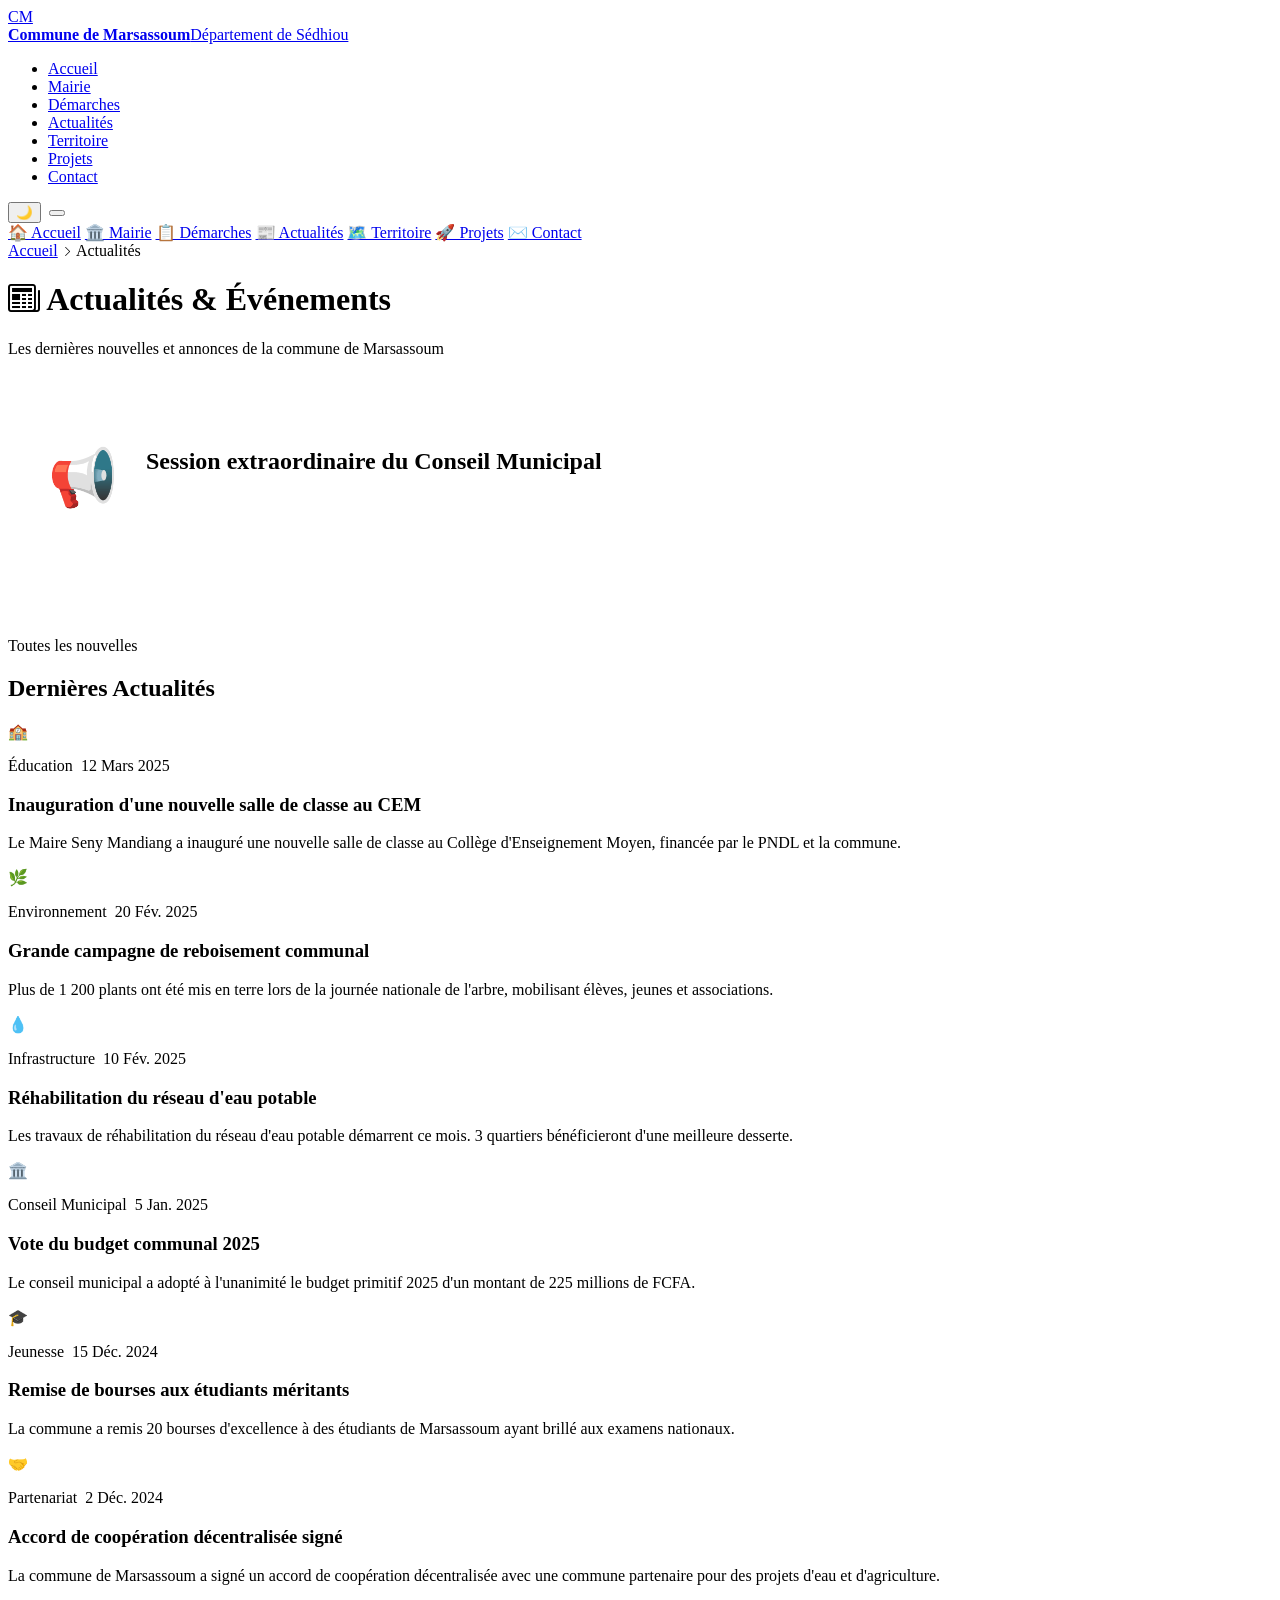
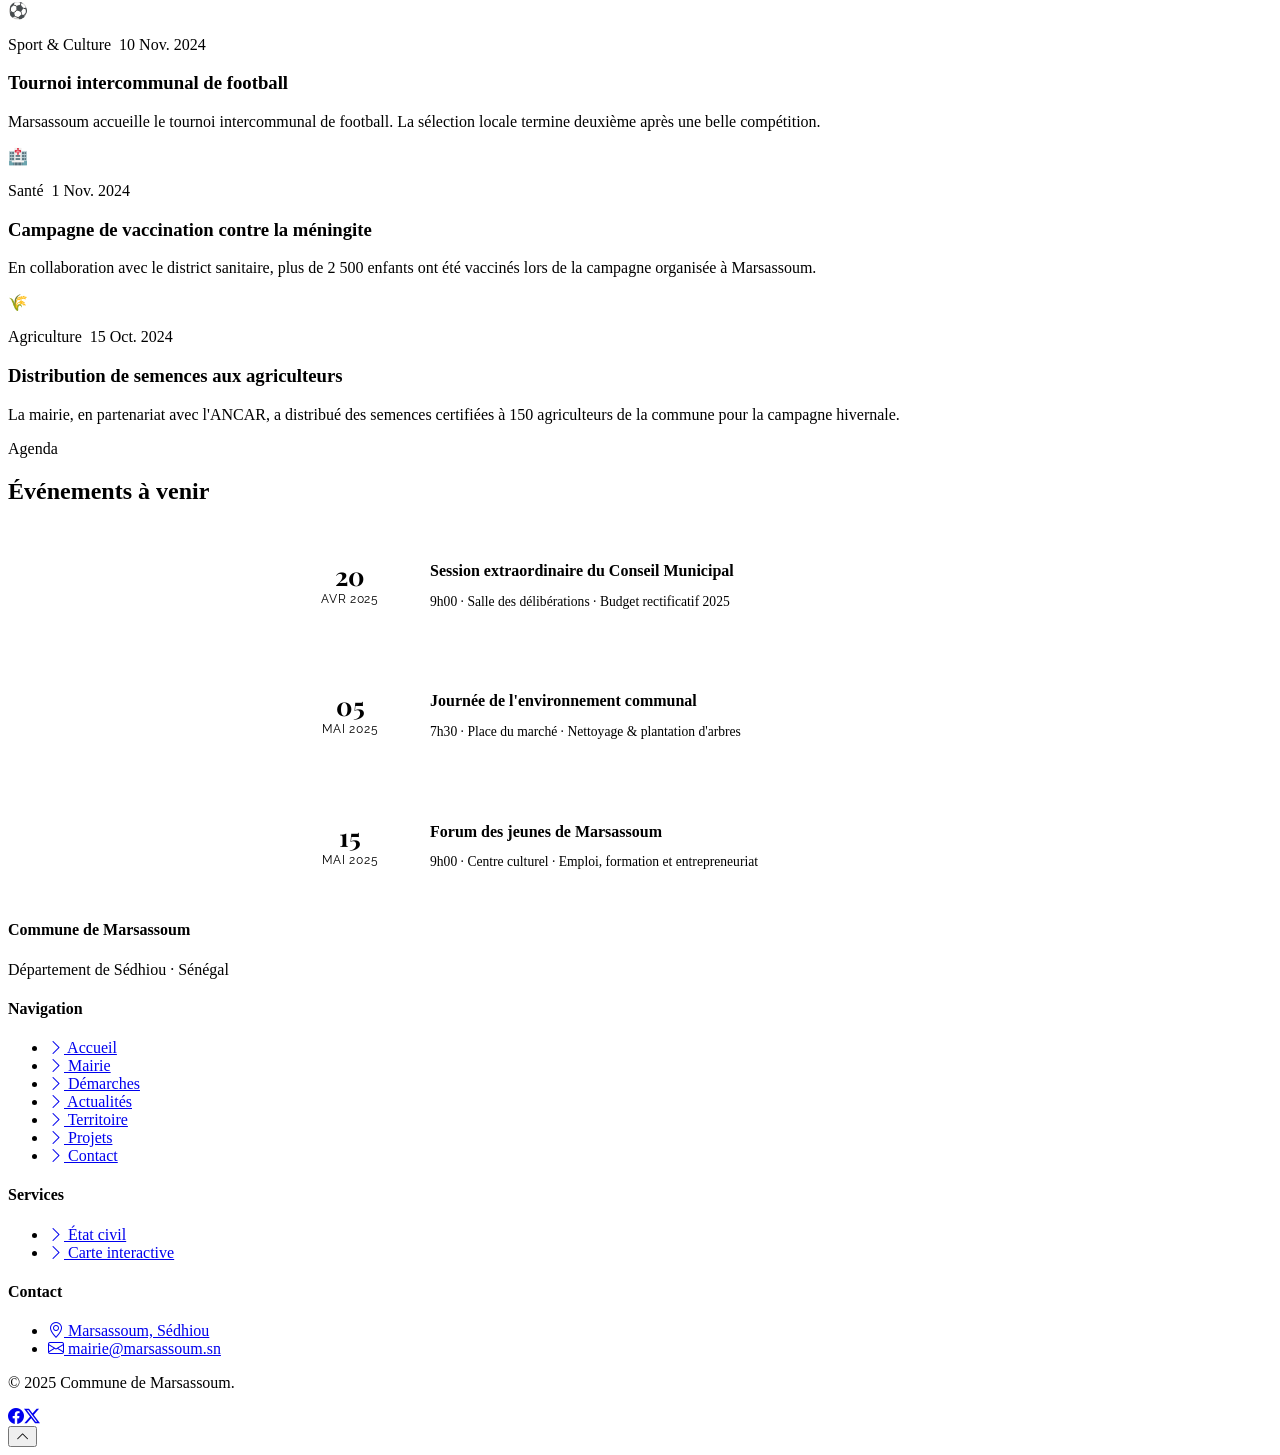
==== actualites.html @ c5faf65b "Add files via upload" ====
<!DOCTYPE html>
<html lang="fr" data-theme="light">
<head>
  <meta charset="UTF-8" />
  <meta name="viewport" content="width=device-width, initial-scale=1.0" />
  <meta name="description" content="Actualités et événements de la Commune de Marsassoum." />
  <title>Actualités — Commune de Marsassoum</title>
  <link rel="preconnect" href="https://fonts.googleapis.com" />
  <link rel="preconnect" href="https://fonts.gstatic.com" crossorigin />
  <link href="https://fonts.googleapis.com/css2?family=Playfair+Display:wght@400;700&family=Raleway:wght@400;600;700&family=Source+Serif+4:wght@400;600&display=swap" rel="stylesheet" />
  <link href="https://cdn.jsdelivr.net/npm/bootstrap-icons@1.11.3/font/bootstrap-icons.min.css" rel="stylesheet" />
  <link rel="stylesheet" href="css/style.css" />
</head>
<body>

  <nav id="navbar">
    <div class="nav-inner">
      <a href="index.html" class="nav-logo">
        <div class="logo-badge">CM</div>
        <div class="logo-text"><strong>Commune de Marsassoum</strong><span>Département de Sédhiou</span></div>
      </a>
      <ul class="nav-links">
        <li><a href="index.html">Accueil</a></li>
        <li><a href="mairie.html">Mairie</a></li>
        <li><a href="demarches.html">Démarches</a></li>
        <li><a href="actualites.html">Actualités</a></li>
        <li><a href="territoire.html">Territoire</a></li>
        <li><a href="projets.html">Projets</a></li>
        <li><a href="contact.html">Contact</a></li>
      </ul>
      <div style="display:flex;align-items:center;gap:8px;">
        <button class="btn-darkmode" id="btn-darkmode" onclick="toggleDarkMode()" title="Mode sombre / clair">🌙</button>
        <button class="btn-hamburger" id="btn-hamburger" aria-label="Menu"><span></span><span></span><span></span></button>
      </div>
    </div>
    <div class="nav-mobile" id="nav-mobile">
      <a href="index.html">🏠 Accueil</a>
      <a href="mairie.html">🏛️ Mairie</a>
      <a href="demarches.html">📋 Démarches</a>
      <a href="actualites.html">📰 Actualités</a>
      <a href="territoire.html">🗺️ Territoire</a>
      <a href="projets.html">🚀 Projets</a>
      <a href="contact.html">✉️ Contact</a>
    </div>
  </nav>

  <main class="page-content">

    <div class="page-hero">
      <div class="container">
        <div class="breadcrumb">
          <a href="index.html">Accueil</a>
          <i class="bi bi-chevron-right" style="font-size:.7rem;"></i>
          <span>Actualités</span>
        </div>
        <h1><i class="bi bi-newspaper"></i> Actualités & Événements</h1>
        <p>Les dernières nouvelles et annonces de la commune de Marsassoum</p>
      </div>
    </div>

    <!-- ANNONCE EN VEDETTE -->
    <section class="section">
      <div class="container">
        <div class="fade-in" style="
          background: linear-gradient(135deg, var(--bleu-primaire), var(--bleu-secondaire));
          border-radius: var(--rayon);
          padding: 40px;
          color: var(--blanc);
          display: flex;
          align-items: center;
          gap: 28px;
          margin-bottom: 56px;
          flex-wrap: wrap;
        ">
          <div style="font-size:3.5rem;">📢</div>
          <div style="flex:1;min-width:280px;">
            <div style="font-size:.75rem;font-family:'Raleway',sans-serif;text-transform:uppercase;letter-spacing:.1em;color:rgba(255,255,255,.7);margin-bottom:8px;">Annonce officielle · 15 Avril 2025</div>
            <h2 style="color:var(--blanc);margin-bottom:10px;font-size:1.5rem;">Session extraordinaire du Conseil Municipal</h2>
            <p style="color:rgba(255,255,255,.85);font-size:.95rem;">
              Le Maire de Marsassoum convoque une session extraordinaire du conseil municipal le 20 avril 2025 à 9h00 à la salle des délibérations. Ordre du jour : adoption du budget rectificatif 2025.
            </p>
          </div>
        </div>

        <!-- GRILLE ACTUALITÉS -->
        <div class="section-header fade-in">
          <span class="section-eyebrow">Toutes les nouvelles</span>
          <h2>Dernières Actualités</h2>
        </div>

        <div class="grid-3">

          <div class="card actu-card fade-in" data-delay="0">
            <div class="actu-img-placeholder">🏫</div>
            <div class="card-body">
              <p class="actu-meta"><span>Éducation</span> &nbsp;12 Mars 2025</p>
              <h3>Inauguration d'une nouvelle salle de classe au CEM</h3>
              <p>Le Maire Seny Mandiang a inauguré une nouvelle salle de classe au Collège d'Enseignement Moyen, financée par le PNDL et la commune.</p>
            </div>
          </div>

          <div class="card actu-card fade-in" data-delay="80">
            <div class="actu-img-placeholder">🌿</div>
            <div class="card-body">
              <p class="actu-meta"><span>Environnement</span> &nbsp;20 Fév. 2025</p>
              <h3>Grande campagne de reboisement communal</h3>
              <p>Plus de 1 200 plants ont été mis en terre lors de la journée nationale de l'arbre, mobilisant élèves, jeunes et associations.</p>
            </div>
          </div>

          <div class="card actu-card fade-in" data-delay="160">
            <div class="actu-img-placeholder">💧</div>
            <div class="card-body">
              <p class="actu-meta"><span>Infrastructure</span> &nbsp;10 Fév. 2025</p>
              <h3>Réhabilitation du réseau d'eau potable</h3>
              <p>Les travaux de réhabilitation du réseau d'eau potable démarrent ce mois. 3 quartiers bénéficieront d'une meilleure desserte.</p>
            </div>
          </div>

          <div class="card actu-card fade-in" data-delay="0">
            <div class="actu-img-placeholder">🏛️</div>
            <div class="card-body">
              <p class="actu-meta"><span>Conseil Municipal</span> &nbsp;5 Jan. 2025</p>
              <h3>Vote du budget communal 2025</h3>
              <p>Le conseil municipal a adopté à l'unanimité le budget primitif 2025 d'un montant de 225 millions de FCFA.</p>
            </div>
          </div>

          <div class="card actu-card fade-in" data-delay="80">
            <div class="actu-img-placeholder">🎓</div>
            <div class="card-body">
              <p class="actu-meta"><span>Jeunesse</span> &nbsp;15 Déc. 2024</p>
              <h3>Remise de bourses aux étudiants méritants</h3>
              <p>La commune a remis 20 bourses d'excellence à des étudiants de Marsassoum ayant brillé aux examens nationaux.</p>
            </div>
          </div>

          <div class="card actu-card fade-in" data-delay="160">
            <div class="actu-img-placeholder">🤝</div>
            <div class="card-body">
              <p class="actu-meta"><span>Partenariat</span> &nbsp;2 Déc. 2024</p>
              <h3>Accord de coopération décentralisée signé</h3>
              <p>La commune de Marsassoum a signé un accord de coopération décentralisée avec une commune partenaire pour des projets d'eau et d'agriculture.</p>
            </div>
          </div>

          <div class="card actu-card fade-in" data-delay="0">
            <div class="actu-img-placeholder">⚽</div>
            <div class="card-body">
              <p class="actu-meta"><span>Sport & Culture</span> &nbsp;10 Nov. 2024</p>
              <h3>Tournoi intercommunal de football</h3>
              <p>Marsassoum accueille le tournoi intercommunal de football. La sélection locale termine deuxième après une belle compétition.</p>
            </div>
          </div>

          <div class="card actu-card fade-in" data-delay="80">
            <div class="actu-img-placeholder">🏥</div>
            <div class="card-body">
              <p class="actu-meta"><span>Santé</span> &nbsp;1 Nov. 2024</p>
              <h3>Campagne de vaccination contre la méningite</h3>
              <p>En collaboration avec le district sanitaire, plus de 2 500 enfants ont été vaccinés lors de la campagne organisée à Marsassoum.</p>
            </div>
          </div>

          <div class="card actu-card fade-in" data-delay="160">
            <div class="actu-img-placeholder">🌾</div>
            <div class="card-body">
              <p class="actu-meta"><span>Agriculture</span> &nbsp;15 Oct. 2024</p>
              <h3>Distribution de semences aux agriculteurs</h3>
              <p>La mairie, en partenariat avec l'ANCAR, a distribué des semences certifiées à 150 agriculteurs de la commune pour la campagne hivernale.</p>
            </div>
          </div>

        </div>
      </div>
    </section>

    <!-- AGENDA -->
    <section class="section section-alt">
      <div class="container">
        <div class="section-header fade-in">
          <span class="section-eyebrow">Agenda</span>
          <h2>Événements à venir</h2>
        </div>
        <div style="max-width:700px;margin:0 auto;display:flex;flex-direction:column;gap:16px;">

          <div class="card fade-in" style="display:flex;gap:20px;align-items:center;padding:0;overflow:hidden;">
            <div style="background:var(--bleu-secondaire);color:var(--blanc);padding:16px 20px;text-align:center;min-width:80px;flex-shrink:0;">
              <div style="font-size:1.6rem;font-weight:700;font-family:'Playfair Display',serif;">20</div>
              <div style="font-size:.72rem;text-transform:uppercase;letter-spacing:.06em;font-family:'Raleway',sans-serif;">Avr 2025</div>
            </div>
            <div style="padding:16px 16px 16px 0;">
              <h4 style="margin-bottom:4px;">Session extraordinaire du Conseil Municipal</h4>
              <p style="font-size:.85rem;color:var(--texte-secondaire);">9h00 · Salle des délibérations · Budget rectificatif 2025</p>
            </div>
          </div>

          <div class="card fade-in" data-delay="80" style="display:flex;gap:20px;align-items:center;padding:0;overflow:hidden;">
            <div style="background:var(--vert-accent);color:var(--blanc);padding:16px 20px;text-align:center;min-width:80px;flex-shrink:0;">
              <div style="font-size:1.6rem;font-weight:700;font-family:'Playfair Display',serif;">05</div>
              <div style="font-size:.72rem;text-transform:uppercase;letter-spacing:.06em;font-family:'Raleway',sans-serif;">Mai 2025</div>
            </div>
            <div style="padding:16px 16px 16px 0;">
              <h4 style="margin-bottom:4px;">Journée de l'environnement communal</h4>
              <p style="font-size:.85rem;color:var(--texte-secondaire);">7h30 · Place du marché · Nettoyage & plantation d'arbres</p>
            </div>
          </div>

          <div class="card fade-in" data-delay="160" style="display:flex;gap:20px;align-items:center;padding:0;overflow:hidden;">
            <div style="background:var(--or-accent);color:var(--bleu-primaire);padding:16px 20px;text-align:center;min-width:80px;flex-shrink:0;">
              <div style="font-size:1.6rem;font-weight:700;font-family:'Playfair Display',serif;">15</div>
              <div style="font-size:.72rem;text-transform:uppercase;letter-spacing:.06em;font-family:'Raleway',sans-serif;">Mai 2025</div>
            </div>
            <div style="padding:16px 16px 16px 0;">
              <h4 style="margin-bottom:4px;">Forum des jeunes de Marsassoum</h4>
              <p style="font-size:.85rem;color:var(--texte-secondaire);">9h00 · Centre culturel · Emploi, formation et entrepreneuriat</p>
            </div>
          </div>

        </div>
      </div>
    </section>

  </main>

  <footer>
    <div class="container">
      <div class="footer-grid">
        <div class="footer-col"><h4>Commune de Marsassoum</h4><p>Département de Sédhiou · Sénégal</p></div>
        <div class="footer-col"><h4>Navigation</h4><ul>
          <li><a href="index.html"><i class="bi bi-chevron-right"></i> Accueil</a></li>
          <li><a href="mairie.html"><i class="bi bi-chevron-right"></i> Mairie</a></li>
          <li><a href="demarches.html"><i class="bi bi-chevron-right"></i> Démarches</a></li>
          <li><a href="actualites.html"><i class="bi bi-chevron-right"></i> Actualités</a></li>
          <li><a href="territoire.html"><i class="bi bi-chevron-right"></i> Territoire</a></li>
          <li><a href="projets.html"><i class="bi bi-chevron-right"></i> Projets</a></li>
          <li><a href="contact.html"><i class="bi bi-chevron-right"></i> Contact</a></li>
        </ul></div>
        <div class="footer-col"><h4>Services</h4><ul>
          <li><a href="demarches.html"><i class="bi bi-chevron-right"></i> État civil</a></li>
          <li><a href="territoire.html"><i class="bi bi-chevron-right"></i> Carte interactive</a></li>
        </ul></div>
        <div class="footer-col"><h4>Contact</h4><ul>
          <li><a href="#"><i class="bi bi-geo-alt"></i> Marsassoum, Sédhiou</a></li>
          <li><a href="mailto:mairie@marsassoum.sn"><i class="bi bi-envelope"></i> mairie@marsassoum.sn</a></li>
        </ul></div>
      </div>
      <div class="footer-bottom">
        <p>© 2025 Commune de Marsassoum.</p>
        <div class="footer-socials"><a href="#"><i class="bi bi-facebook"></i></a><a href="#"><i class="bi bi-twitter-x"></i></a></div>
      </div>
    </div>
  </footer>

  <button id="btn-top" title="Retour en haut"><i class="bi bi-chevron-up"></i></button>
  <script src="js/script.js"></script>
</body>
</html>
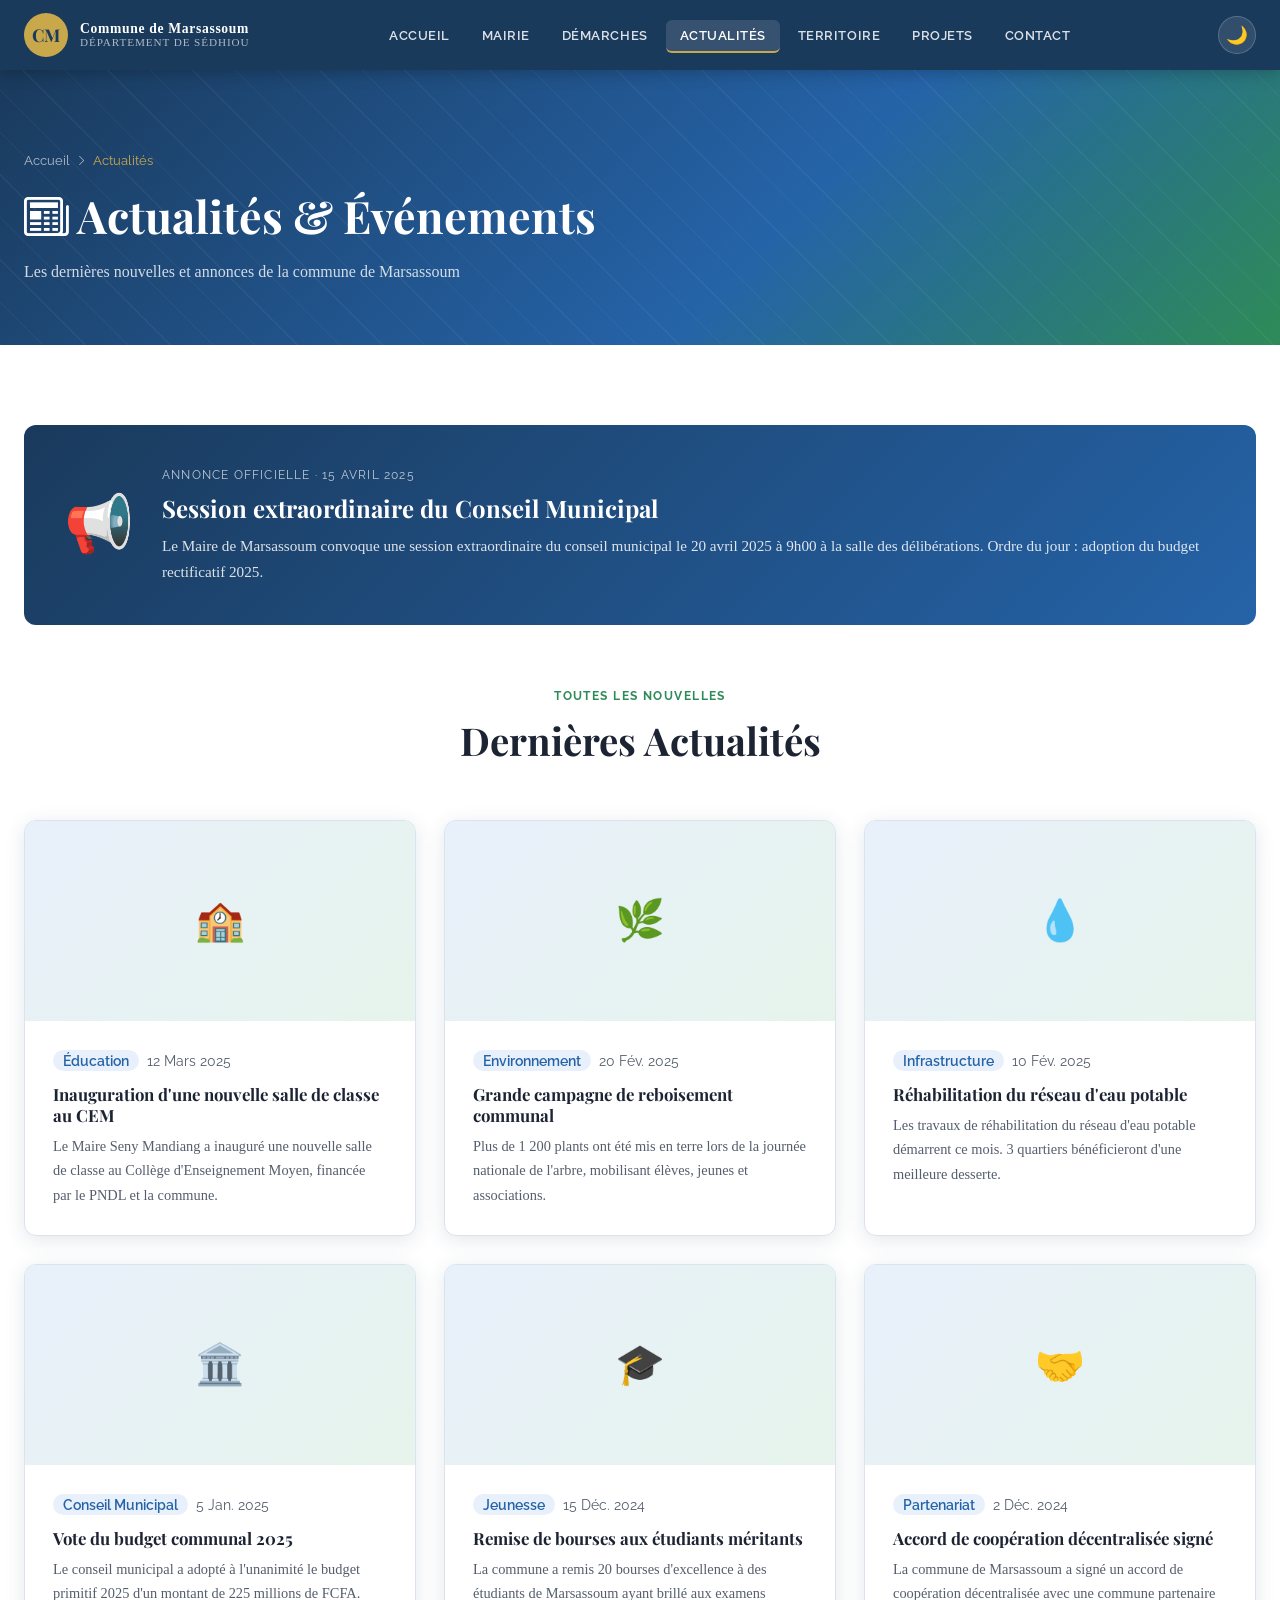
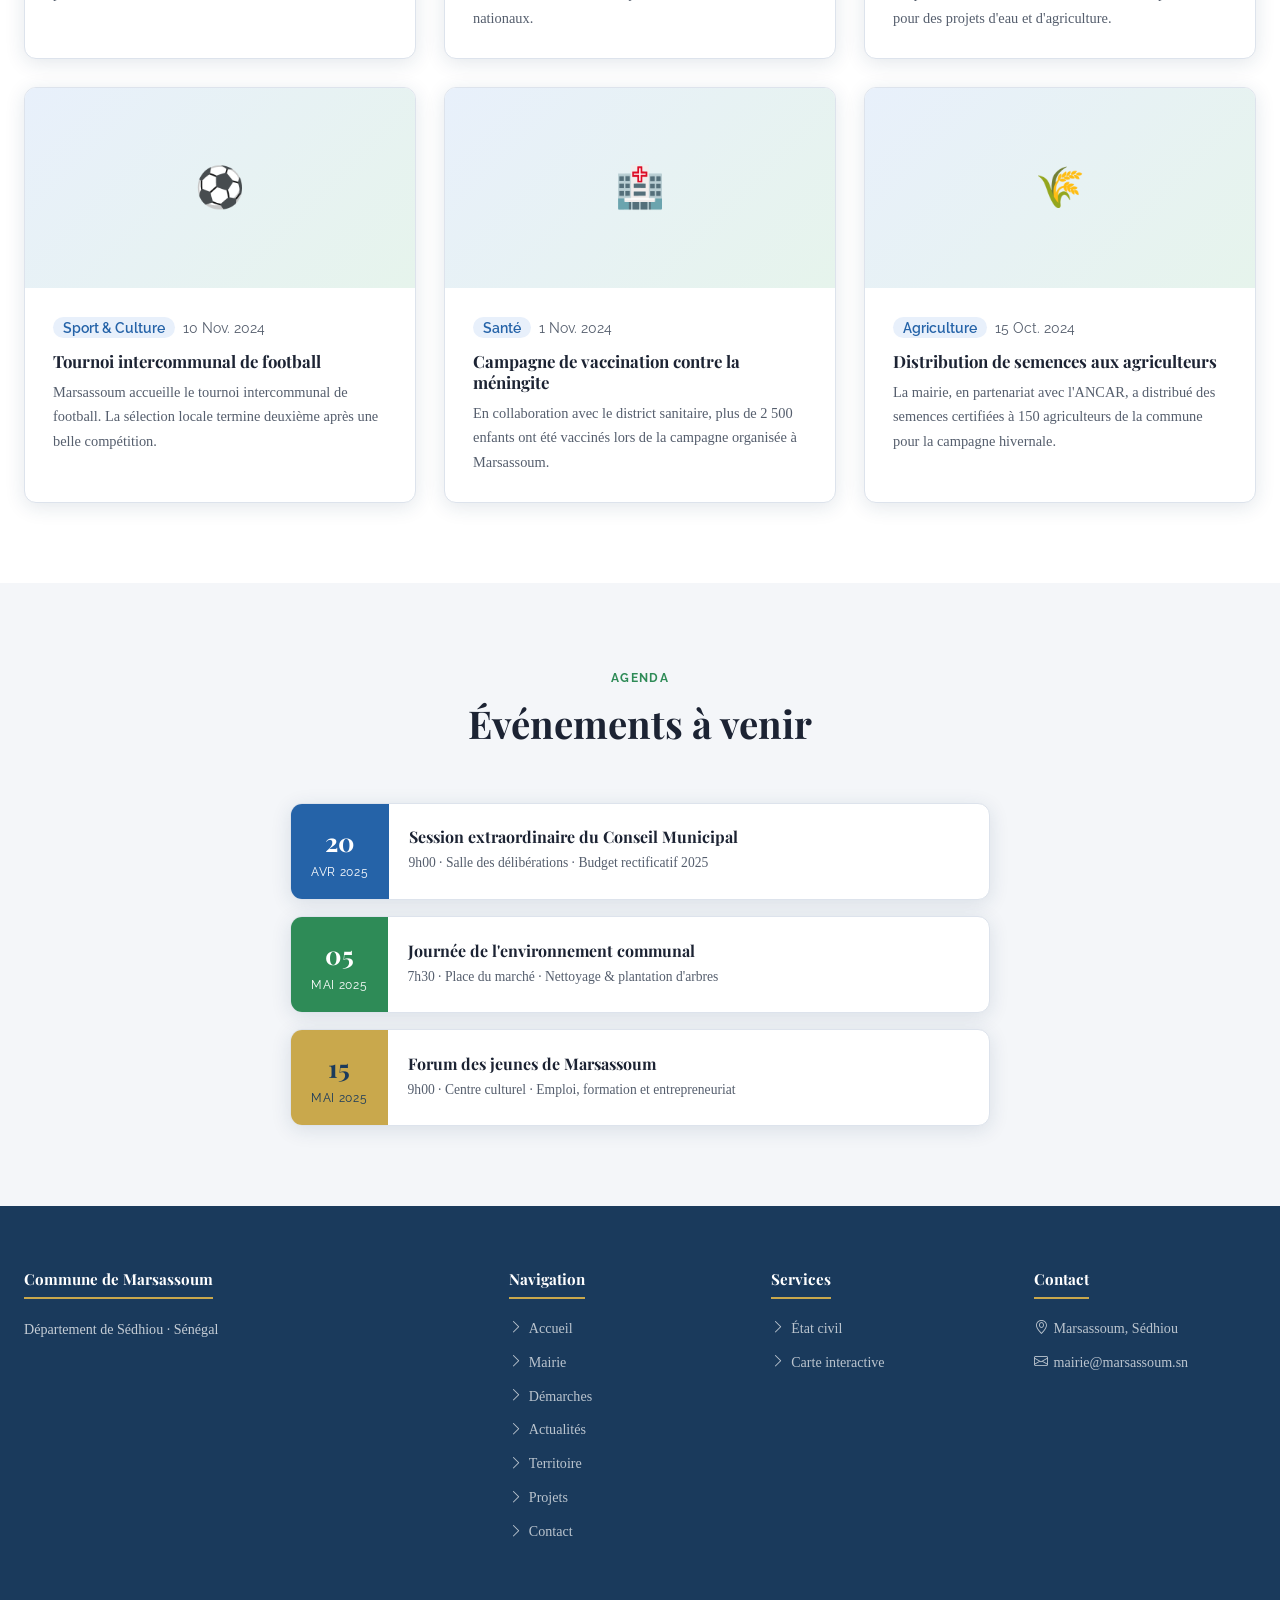
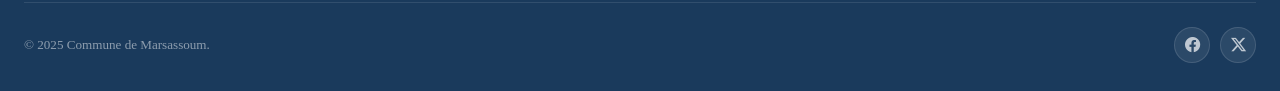
==== commit 70109c2d: "Update stylesheet and script paths in actualites.html" ====
--- a/actualites.html
+++ b/actualites.html
@@ -9,7 +9,7 @@
   <link rel="preconnect" href="https://fonts.gstatic.com" crossorigin />
   <link href="https://fonts.googleapis.com/css2?family=Playfair+Display:wght@400;700&family=Raleway:wght@400;600;700&family=Source+Serif+4:wght@400;600&display=swap" rel="stylesheet" />
   <link href="https://cdn.jsdelivr.net/npm/bootstrap-icons@1.11.3/font/bootstrap-icons.min.css" rel="stylesheet" />
-  <link rel="stylesheet" href="css/style.css" />
+  <link rel="stylesheet" href="style.css" />
 </head>
 <body>
 
@@ -253,6 +253,6 @@
   </footer>
 
   <button id="btn-top" title="Retour en haut"><i class="bi bi-chevron-up"></i></button>
-  <script src="js/script.js"></script>
+  <script src="script.js"></script>
 </body>
 </html>
--- a/style.css
+++ b/style.css
@@ -0,0 +1,754 @@
+/* ============================================================
+   COMMUNE DE MARSASSOUM — Feuille de style principale
+   style.css
+   ============================================================ */
+
+/* ── Variables CSS ── */
+:root {
+  --bleu-primaire:   #1a3a5c;
+  --bleu-secondaire: #2563a8;
+  --bleu-clair:      #e8f0fb;
+  --vert-accent:     #2e8b57;
+  --vert-clair:      #e6f4ec;
+  --blanc:           #ffffff;
+  --gris-clair:      #f4f6f9;
+  --gris-texte:      #555e6d;
+  --noir:            #1c2333;
+  --or-accent:       #c9a84c;
+
+  --ombre-carte:     0 4px 20px rgba(26,58,92,.12);
+  --ombre-survol:    0 8px 32px rgba(26,58,92,.22);
+  --rayon:           12px;
+  --transition:      .3s ease;
+
+  /* Dark mode */
+  --bg-page:         var(--blanc);
+  --bg-section-alt:  var(--gris-clair);
+  --texte-principal: var(--noir);
+  --texte-secondaire:var(--gris-texte);
+  --navbar-bg:       var(--bleu-primaire);
+  --carte-bg:        var(--blanc);
+  --footer-bg:       var(--bleu-primaire);
+  --border-color:    #dde3ec;
+}
+
+[data-theme="dark"] {
+  --bg-page:         #0f1923;
+  --bg-section-alt:  #162032;
+  --texte-principal: #e8edf5;
+  --texte-secondaire:#96a3b8;
+  --navbar-bg:       #0a1525;
+  --carte-bg:        #1b2a3f;
+  --footer-bg:       #0a1525;
+  --border-color:    #253348;
+  --bleu-clair:      #1b2a3f;
+  --vert-clair:      #1a2e23;
+  --gris-clair:      #162032;
+}
+
+/* ── Reset & Base ── */
+*, *::before, *::after { box-sizing: border-box; margin: 0; padding: 0; }
+
+html { scroll-behavior: smooth; font-size: 16px; }
+
+body {
+  font-family: 'Source Serif 4', Georgia, serif;
+  background: var(--bg-page);
+  color: var(--texte-principal);
+  transition: background var(--transition), color var(--transition);
+  line-height: 1.7;
+}
+
+h1, h2, h3, h4, h5 {
+  font-family: 'Playfair Display', 'Times New Roman', serif;
+  font-weight: 700;
+  line-height: 1.25;
+  color: var(--texte-principal);
+}
+
+a { text-decoration: none; color: inherit; transition: color var(--transition); }
+img { max-width: 100%; display: block; }
+
+/* ── NAVBAR ── */
+#navbar {
+  position: fixed;
+  top: 0; left: 0; right: 0;
+  z-index: 1000;
+  background: var(--navbar-bg);
+  box-shadow: 0 2px 16px rgba(0,0,0,.25);
+  transition: background var(--transition);
+}
+
+.nav-inner {
+  max-width: 1280px;
+  margin: 0 auto;
+  padding: 0 24px;
+  display: flex;
+  align-items: center;
+  justify-content: space-between;
+  height: 70px;
+}
+
+/* Logo */
+.nav-logo {
+  display: flex;
+  align-items: center;
+  gap: 12px;
+  text-decoration: none;
+  color: var(--blanc);
+}
+
+.logo-badge {
+  width: 44px; height: 44px;
+  border-radius: 50%;
+  background: var(--or-accent);
+  display: flex; align-items: center; justify-content: center;
+  font-family: 'Playfair Display', serif;
+  font-size: 1.1rem;
+  font-weight: 700;
+  color: var(--bleu-primaire);
+  flex-shrink: 0;
+}
+
+.logo-text { display: flex; flex-direction: column; line-height: 1.15; }
+.logo-text strong { font-size: .85rem; font-weight: 700; color: var(--blanc); letter-spacing: .05em; }
+.logo-text span   { font-size: .7rem;  color: rgba(255,255,255,.65); letter-spacing: .08em; text-transform: uppercase; }
+
+/* Menu Links */
+.nav-links {
+  display: flex;
+  list-style: none;
+  gap: 4px;
+  align-items: center;
+}
+
+.nav-links a {
+  color: rgba(255,255,255,.85);
+  font-family: 'Raleway', sans-serif;
+  font-size: .82rem;
+  font-weight: 600;
+  letter-spacing: .04em;
+  text-transform: uppercase;
+  padding: 8px 14px;
+  border-radius: 6px;
+  transition: background var(--transition), color var(--transition);
+}
+
+.nav-links a:hover,
+.nav-links a.active {
+  background: rgba(255,255,255,.12);
+  color: var(--blanc);
+}
+
+.nav-links a.active { border-bottom: 2px solid var(--or-accent); }
+
+/* Dark mode toggle */
+.btn-darkmode {
+  background: rgba(255,255,255,.1);
+  border: 1px solid rgba(255,255,255,.2);
+  color: var(--blanc);
+  width: 38px; height: 38px;
+  border-radius: 50%;
+  display: flex; align-items: center; justify-content: center;
+  cursor: pointer;
+  font-size: 1.1rem;
+  transition: background var(--transition);
+  margin-left: 8px;
+}
+.btn-darkmode:hover { background: rgba(255,255,255,.2); }
+
+/* Hamburger */
+.btn-hamburger {
+  display: none;
+  flex-direction: column;
+  gap: 5px;
+  cursor: pointer;
+  background: none;
+  border: none;
+  padding: 4px;
+}
+.btn-hamburger span {
+  display: block;
+  width: 26px; height: 2px;
+  background: var(--blanc);
+  border-radius: 2px;
+  transition: transform var(--transition), opacity var(--transition);
+}
+.btn-hamburger.open span:nth-child(1) { transform: translateY(7px) rotate(45deg); }
+.btn-hamburger.open span:nth-child(2) { opacity: 0; }
+.btn-hamburger.open span:nth-child(3) { transform: translateY(-7px) rotate(-45deg); }
+
+/* Mobile menu */
+.nav-mobile {
+  display: none;
+  flex-direction: column;
+  background: var(--navbar-bg);
+  padding: 12px 24px 20px;
+  border-top: 1px solid rgba(255,255,255,.1);
+}
+.nav-mobile.show { display: flex; }
+.nav-mobile a {
+  color: rgba(255,255,255,.85);
+  font-family: 'Raleway', sans-serif;
+  font-size: .9rem;
+  font-weight: 600;
+  padding: 10px 0;
+  border-bottom: 1px solid rgba(255,255,255,.06);
+  transition: color var(--transition);
+}
+.nav-mobile a:hover { color: var(--or-accent); }
+
+/* ── PAGE OFFSET (sous navbar fixe) ── */
+.page-content { padding-top: 70px; }
+
+/* ── HERO ── */
+.hero {
+  position: relative;
+  min-height: 540px;
+  display: flex;
+  align-items: center;
+  overflow: hidden;
+}
+
+.hero-bg {
+  position: absolute;
+  inset: 0;
+  background:
+    linear-gradient(135deg, rgba(26,58,92,.90) 0%, rgba(37,99,168,.75) 50%, rgba(46,139,87,.70) 100%),
+    url('assets/images/hero-bg.jpg') center/cover no-repeat;
+}
+
+.hero-pattern {
+  position: absolute;
+  inset: 0;
+  opacity: .06;
+  background-image:
+    repeating-linear-gradient(45deg, var(--blanc) 0 1px, transparent 1px 40px),
+    repeating-linear-gradient(-45deg, var(--blanc) 0 1px, transparent 1px 40px);
+}
+
+.hero-content {
+  position: relative;
+  z-index: 1;
+  max-width: 1280px;
+  margin: 0 auto;
+  padding: 80px 24px;
+  color: var(--blanc);
+}
+
+.hero-badge {
+  display: inline-flex;
+  align-items: center;
+  gap: 8px;
+  background: rgba(255,255,255,.15);
+  border: 1px solid rgba(255,255,255,.25);
+  border-radius: 50px;
+  padding: 6px 16px;
+  font-size: .8rem;
+  letter-spacing: .08em;
+  text-transform: uppercase;
+  margin-bottom: 20px;
+  font-family: 'Raleway', sans-serif;
+}
+
+.hero h1 {
+  font-size: clamp(2rem, 5vw, 3.6rem);
+  color: var(--blanc);
+  margin-bottom: 16px;
+  text-shadow: 0 2px 12px rgba(0,0,0,.3);
+}
+
+.hero-subtitle {
+  font-size: 1.05rem;
+  color: rgba(255,255,255,.82);
+  max-width: 600px;
+  margin-bottom: 36px;
+}
+
+.hero-btns { display: flex; gap: 14px; flex-wrap: wrap; }
+
+/* ── BOUTONS ── */
+.btn-primary {
+  display: inline-flex;
+  align-items: center;
+  gap: 8px;
+  background: var(--or-accent);
+  color: var(--bleu-primaire);
+  font-family: 'Raleway', sans-serif;
+  font-weight: 700;
+  font-size: .88rem;
+  letter-spacing: .05em;
+  text-transform: uppercase;
+  padding: 12px 24px;
+  border-radius: 8px;
+  border: none;
+  cursor: pointer;
+  transition: transform var(--transition), box-shadow var(--transition), background var(--transition);
+}
+.btn-primary:hover { transform: translateY(-2px); box-shadow: 0 6px 20px rgba(201,168,76,.4); background: #d4a944; color: var(--bleu-primaire); }
+
+.btn-secondary {
+  display: inline-flex;
+  align-items: center;
+  gap: 8px;
+  background: transparent;
+  color: var(--blanc);
+  font-family: 'Raleway', sans-serif;
+  font-weight: 600;
+  font-size: .88rem;
+  letter-spacing: .05em;
+  text-transform: uppercase;
+  padding: 11px 24px;
+  border-radius: 8px;
+  border: 2px solid rgba(255,255,255,.5);
+  cursor: pointer;
+  transition: background var(--transition), border-color var(--transition);
+}
+.btn-secondary:hover { background: rgba(255,255,255,.1); border-color: var(--blanc); color: var(--blanc); }
+
+.btn-vert {
+  display: inline-flex;
+  align-items: center;
+  gap: 8px;
+  background: var(--vert-accent);
+  color: var(--blanc);
+  font-family: 'Raleway', sans-serif;
+  font-weight: 700;
+  font-size: .88rem;
+  letter-spacing: .04em;
+  padding: 11px 22px;
+  border-radius: 8px;
+  border: none;
+  cursor: pointer;
+  transition: transform var(--transition), box-shadow var(--transition);
+}
+.btn-vert:hover { transform: translateY(-2px); box-shadow: 0 6px 20px rgba(46,139,87,.35); color: var(--blanc); }
+
+/* ── SECTION LAYOUT ── */
+.section { padding: 80px 0; }
+.section-alt { background: var(--bg-section-alt); }
+
+.container {
+  max-width: 1280px;
+  margin: 0 auto;
+  padding: 0 24px;
+}
+
+.section-header {
+  text-align: center;
+  margin-bottom: 56px;
+}
+.section-header h2 { font-size: clamp(1.6rem, 3vw, 2.4rem); margin-bottom: 12px; }
+.section-header p { color: var(--texte-secondaire); max-width: 580px; margin: 0 auto; }
+
+.section-eyebrow {
+  display: inline-block;
+  font-family: 'Raleway', sans-serif;
+  font-size: .75rem;
+  font-weight: 700;
+  letter-spacing: .12em;
+  text-transform: uppercase;
+  color: var(--vert-accent);
+  margin-bottom: 10px;
+}
+
+/* ── CARTES ── */
+.card {
+  background: var(--carte-bg);
+  border-radius: var(--rayon);
+  box-shadow: var(--ombre-carte);
+  transition: transform var(--transition), box-shadow var(--transition);
+  overflow: hidden;
+  border: 1px solid var(--border-color);
+}
+.card:hover { transform: translateY(-6px); box-shadow: var(--ombre-survol); }
+
+.card-body { padding: 28px; }
+.card-icon {
+  width: 56px; height: 56px;
+  border-radius: 14px;
+  display: flex; align-items: center; justify-content: center;
+  font-size: 1.5rem;
+  margin-bottom: 18px;
+}
+.card-icon.bleu { background: var(--bleu-clair); color: var(--bleu-secondaire); }
+.card-icon.vert  { background: var(--vert-clair); color: var(--vert-accent); }
+.card-icon.or    { background: #fdf3dc; color: var(--or-accent); }
+
+/* ── GRID ── */
+.grid-3 { display: grid; grid-template-columns: repeat(3,1fr); gap: 28px; }
+.grid-2 { display: grid; grid-template-columns: repeat(2,1fr); gap: 28px; }
+.grid-4 { display: grid; grid-template-columns: repeat(4,1fr); gap: 24px; }
+
+/* ── STATS ── */
+.stat-bloc {
+  text-align: center;
+  padding: 32px 20px;
+  background: var(--carte-bg);
+  border-radius: var(--rayon);
+  border: 1px solid var(--border-color);
+}
+.stat-bloc .chiffre {
+  font-family: 'Playfair Display', serif;
+  font-size: 2.8rem;
+  font-weight: 700;
+  color: var(--bleu-secondaire);
+  line-height: 1;
+  margin-bottom: 8px;
+}
+.stat-bloc .label { font-size: .85rem; color: var(--texte-secondaire); font-family: 'Raleway', sans-serif; text-transform: uppercase; letter-spacing: .06em; }
+
+/* ── ACTUALITES ── */
+.actu-card .actu-img {
+  width: 100%; height: 200px;
+  object-fit: cover;
+  background: linear-gradient(135deg, var(--bleu-clair), var(--vert-clair));
+}
+.actu-card .actu-img-placeholder {
+  width: 100%; height: 200px;
+  background: linear-gradient(135deg, var(--bleu-clair) 0%, var(--vert-clair) 100%);
+  display: flex; align-items: center; justify-content: center;
+  font-size: 2.5rem;
+  color: var(--bleu-secondaire);
+}
+.actu-meta { font-size: .78rem; color: var(--texte-secondaire); font-family: 'Raleway', sans-serif; margin-bottom: 10px; }
+.actu-meta span { background: var(--bleu-clair); color: var(--bleu-secondaire); padding: 2px 10px; border-radius: 50px; font-weight: 600; }
+.actu-card h3 { font-size: 1.05rem; margin-bottom: 8px; }
+.actu-card p  { font-size: .9rem; color: var(--texte-secondaire); }
+
+/* ── EQUIPE ── */
+.equipe-card {
+  text-align: center;
+  padding: 36px 24px;
+}
+.equipe-avatar {
+  width: 88px; height: 88px;
+  border-radius: 50%;
+  background: linear-gradient(135deg, var(--bleu-secondaire), var(--vert-accent));
+  display: flex; align-items: center; justify-content: center;
+  font-size: 2rem;
+  color: var(--blanc);
+  margin: 0 auto 18px;
+  border: 4px solid var(--or-accent);
+}
+.equipe-card h3 { font-size: 1.1rem; margin-bottom: 4px; }
+.equipe-card .role { font-size: .82rem; color: var(--vert-accent); font-family: 'Raleway', sans-serif; font-weight: 700; text-transform: uppercase; letter-spacing: .06em; }
+.equipe-card p { font-size: .88rem; color: var(--texte-secondaire); margin-top: 10px; }
+
+/* ── FORMULAIRES ── */
+.form-group { margin-bottom: 20px; }
+.form-group label {
+  display: block;
+  font-family: 'Raleway', sans-serif;
+  font-weight: 600;
+  font-size: .85rem;
+  margin-bottom: 6px;
+  color: var(--texte-principal);
+}
+.form-control {
+  width: 100%;
+  padding: 11px 16px;
+  border: 2px solid var(--border-color);
+  border-radius: 8px;
+  background: var(--bg-page);
+  color: var(--texte-principal);
+  font-family: 'Source Serif 4', serif;
+  font-size: .95rem;
+  transition: border-color var(--transition), box-shadow var(--transition);
+}
+.form-control:focus {
+  outline: none;
+  border-color: var(--bleu-secondaire);
+  box-shadow: 0 0 0 4px rgba(37,99,168,.12);
+}
+.form-control.erreur { border-color: #e53e3e; }
+.form-control.valide  { border-color: var(--vert-accent); }
+.msg-erreur { font-size: .78rem; color: #e53e3e; margin-top: 4px; display: none; font-family: 'Raleway', sans-serif; }
+.msg-erreur.visible { display: block; }
+textarea.form-control { resize: vertical; min-height: 130px; }
+
+/* ── CARTE LEAFLET (territoire) ── */
+#carte-territoire {
+  width: 100%;
+  height: 520px;
+  border-radius: var(--rayon);
+  box-shadow: var(--ombre-carte);
+  border: 1px solid var(--border-color);
+}
+
+.legende-carte {
+  background: var(--carte-bg);
+  border: 1px solid var(--border-color);
+  border-radius: var(--rayon);
+  padding: 20px 24px;
+  margin-top: 20px;
+}
+.legende-carte h4 { font-size: 1rem; margin-bottom: 14px; }
+.legende-item {
+  display: flex; align-items: center; gap: 10px;
+  margin-bottom: 10px;
+  font-size: .88rem;
+  color: var(--texte-secondaire);
+}
+.legende-dot {
+  width: 14px; height: 14px;
+  border-radius: 50%;
+  flex-shrink: 0;
+}
+
+/* ── PROJETS ── */
+.projet-card .projet-header {
+  background: linear-gradient(135deg, var(--bleu-secondaire), var(--bleu-primaire));
+  padding: 28px;
+  color: var(--blanc);
+}
+.projet-card .projet-header h3 { color: var(--blanc); margin-bottom: 8px; }
+.projet-card .projet-header p  { font-size: .88rem; opacity: .85; }
+.badge-statut {
+  display: inline-block;
+  font-family: 'Raleway', sans-serif;
+  font-size: .72rem;
+  font-weight: 700;
+  text-transform: uppercase;
+  letter-spacing: .06em;
+  padding: 3px 12px;
+  border-radius: 50px;
+  margin-bottom: 10px;
+}
+.badge-statut.en-cours  { background: rgba(46,139,87,.2); color: #2e8b57; }
+.badge-statut.planifie  { background: rgba(37,99,168,.15); color: var(--bleu-secondaire); }
+.badge-statut.termine   { background: rgba(201,168,76,.15); color: var(--or-accent); }
+.barre-progres-wrap { margin: 16px 0 6px; }
+.barre-label { display: flex; justify-content: space-between; font-size: .78rem; color: var(--texte-secondaire); margin-bottom: 6px; font-family: 'Raleway', sans-serif; }
+.barre-bg { height: 8px; background: var(--border-color); border-radius: 50px; overflow: hidden; }
+.barre-fg { height: 100%; border-radius: 50px; background: linear-gradient(90deg, var(--vert-accent), #3dbd7a); transition: width 1s ease; }
+
+/* ── DEMARCHES ── */
+.demarche-item {
+  display: flex;
+  align-items: flex-start;
+  gap: 18px;
+  padding: 24px;
+  background: var(--carte-bg);
+  border-radius: var(--rayon);
+  border: 1px solid var(--border-color);
+  transition: box-shadow var(--transition);
+}
+.demarche-item:hover { box-shadow: var(--ombre-survol); }
+.demarche-icone {
+  width: 50px; height: 50px;
+  border-radius: 12px;
+  background: var(--bleu-clair);
+  color: var(--bleu-secondaire);
+  display: flex; align-items: center; justify-content: center;
+  font-size: 1.4rem;
+  flex-shrink: 0;
+}
+.demarche-item h3 { font-size: 1rem; margin-bottom: 4px; }
+.demarche-item p  { font-size: .88rem; color: var(--texte-secondaire); }
+
+/* ── TIMELINE ── */
+.timeline { position: relative; padding-left: 36px; }
+.timeline::before {
+  content: '';
+  position: absolute;
+  left: 14px; top: 0; bottom: 0;
+  width: 2px;
+  background: linear-gradient(to bottom, var(--bleu-secondaire), var(--vert-accent));
+}
+.timeline-item { position: relative; margin-bottom: 36px; }
+.timeline-dot {
+  position: absolute;
+  left: -29px; top: 4px;
+  width: 14px; height: 14px;
+  border-radius: 50%;
+  background: var(--bleu-secondaire);
+  border: 3px solid var(--bg-page);
+  box-shadow: 0 0 0 2px var(--bleu-secondaire);
+}
+.timeline-date { font-size: .78rem; color: var(--texte-secondaire); font-family: 'Raleway', sans-serif; font-weight: 700; text-transform: uppercase; letter-spacing: .06em; margin-bottom: 4px; }
+.timeline-item h3 { font-size: 1rem; margin-bottom: 6px; }
+.timeline-item p  { font-size: .88rem; color: var(--texte-secondaire); }
+
+/* ── CONTACT ── */
+.info-contact {
+  display: flex;
+  align-items: flex-start;
+  gap: 16px;
+  padding: 20px 0;
+  border-bottom: 1px solid var(--border-color);
+}
+.info-contact:last-child { border-bottom: none; }
+.info-icone {
+  width: 44px; height: 44px;
+  border-radius: 10px;
+  background: var(--bleu-clair);
+  color: var(--bleu-secondaire);
+  display: flex; align-items: center; justify-content: center;
+  font-size: 1.2rem;
+  flex-shrink: 0;
+}
+.info-contact strong { display: block; font-size: .82rem; font-family: 'Raleway', sans-serif; text-transform: uppercase; letter-spacing: .05em; color: var(--texte-secondaire); margin-bottom: 2px; }
+.info-contact p { font-size: .95rem; color: var(--texte-principal); }
+
+/* ── PAGE HERO (pages intérieures) ── */
+.page-hero {
+  background: linear-gradient(135deg, var(--bleu-primaire) 0%, var(--bleu-secondaire) 60%, var(--vert-accent) 100%);
+  padding: 80px 0 60px;
+  color: var(--blanc);
+  position: relative;
+  overflow: hidden;
+}
+.page-hero::before {
+  content: '';
+  position: absolute;
+  inset: 0;
+  opacity: .05;
+  background-image: repeating-linear-gradient(45deg, var(--blanc) 0 1px, transparent 1px 30px);
+}
+.page-hero .container { position: relative; z-index: 1; }
+.page-hero h1 { color: var(--blanc); font-size: clamp(1.8rem, 4vw, 2.8rem); margin-bottom: 10px; }
+.page-hero p  { color: rgba(255,255,255,.8); font-size: 1rem; }
+.breadcrumb { display: flex; gap: 6px; align-items: center; font-family: 'Raleway', sans-serif; font-size: .8rem; color: rgba(255,255,255,.65); margin-bottom: 16px; }
+.breadcrumb a { color: rgba(255,255,255,.65); } .breadcrumb a:hover { color: var(--blanc); }
+.breadcrumb span { color: var(--or-accent); }
+
+/* ── FOOTER ── */
+footer {
+  background: var(--footer-bg);
+  color: rgba(255,255,255,.75);
+  padding: 60px 0 28px;
+}
+.footer-grid {
+  display: grid;
+  grid-template-columns: 2fr 1fr 1fr 1fr;
+  gap: 40px;
+  margin-bottom: 48px;
+}
+.footer-col h4 {
+  color: var(--blanc);
+  font-size: .95rem;
+  margin-bottom: 18px;
+  padding-bottom: 8px;
+  border-bottom: 2px solid var(--or-accent);
+  display: inline-block;
+}
+.footer-col p   { font-size: .88rem; line-height: 1.8; }
+.footer-col ul  { list-style: none; }
+.footer-col ul li { margin-bottom: 10px; }
+.footer-col ul li a {
+  color: rgba(255,255,255,.7);
+  font-size: .88rem;
+  transition: color var(--transition);
+  display: flex; align-items: center; gap: 6px;
+}
+.footer-col ul li a:hover { color: var(--or-accent); }
+.footer-bottom {
+  border-top: 1px solid rgba(255,255,255,.1);
+  padding-top: 24px;
+  display: flex; align-items: center; justify-content: space-between;
+  flex-wrap: wrap;
+  gap: 12px;
+  font-size: .82rem;
+}
+.footer-bottom p { color: rgba(255,255,255,.5); }
+.footer-socials { display: flex; gap: 10px; }
+.footer-socials a {
+  width: 36px; height: 36px;
+  border-radius: 50%;
+  background: rgba(255,255,255,.08);
+  border: 1px solid rgba(255,255,255,.12);
+  display: flex; align-items: center; justify-content: center;
+  font-size: .95rem;
+  color: rgba(255,255,255,.7);
+  transition: background var(--transition), color var(--transition);
+}
+.footer-socials a:hover { background: var(--or-accent); color: var(--bleu-primaire); }
+
+/* ── RETOUR EN HAUT ── */
+#btn-top {
+  position: fixed;
+  bottom: 28px; right: 28px;
+  width: 48px; height: 48px;
+  border-radius: 50%;
+  background: var(--bleu-secondaire);
+  color: var(--blanc);
+  border: none;
+  cursor: pointer;
+  font-size: 1.2rem;
+  display: flex; align-items: center; justify-content: center;
+  box-shadow: 0 4px 16px rgba(37,99,168,.4);
+  opacity: 0;
+  transform: translateY(12px);
+  transition: opacity var(--transition), transform var(--transition), background var(--transition);
+  z-index: 999;
+}
+#btn-top.visible { opacity: 1; transform: translateY(0); }
+#btn-top:hover { background: var(--bleu-primaire); }
+
+/* ── ANIMATIONS SCROLL ── */
+.fade-in {
+  opacity: 0;
+  transform: translateY(24px);
+  transition: opacity .65s ease, transform .65s ease;
+}
+.fade-in.visible { opacity: 1; transform: translateY(0); }
+
+.fade-left  { opacity: 0; transform: translateX(-24px); transition: opacity .65s ease, transform .65s ease; }
+.fade-right { opacity: 0; transform: translateX(24px);  transition: opacity .65s ease, transform .65s ease; }
+.fade-left.visible, .fade-right.visible { opacity: 1; transform: translateX(0); }
+
+/* ── ALERTE / FLASH ── */
+.alerte {
+  display: none;
+  padding: 16px 20px;
+  border-radius: 8px;
+  margin-top: 16px;
+  font-family: 'Raleway', sans-serif;
+  font-size: .9rem;
+  font-weight: 600;
+}
+.alerte.succes { background: var(--vert-clair); color: #1e6640; border: 1px solid #b7e0c5; display: block; }
+.alerte.echec  { background: #fde8e8; color: #c53030; border: 1px solid #f5c0c0; display: block; }
+
+/* ── RESPONSIVE ── */
+@media (max-width: 1024px) {
+  .grid-4 { grid-template-columns: repeat(2, 1fr); }
+  .footer-grid { grid-template-columns: 1fr 1fr; }
+}
+
+@media (max-width: 768px) {
+  .nav-links, .btn-darkmode { display: none; }
+  .btn-hamburger { display: flex; }
+
+  .grid-3, .grid-2, .grid-4 { grid-template-columns: 1fr; }
+  .footer-grid { grid-template-columns: 1fr; }
+  .footer-bottom { flex-direction: column; text-align: center; }
+  .section { padding: 56px 0; }
+  .hero-btns { flex-direction: column; }
+}
+
+@media (max-width: 480px) {
+  .hero { min-height: 440px; }
+  .hero-content { padding: 60px 20px; }
+}
+
+
+
+.equipe-avatar {
+  width: 80px;
+  height: 80px;
+  border-radius: 50%;
+  overflow: hidden;
+  margin: 0 auto 10px;
+  display: flex;
+  align-items: center;
+  justify-content: center;
+  background: #f0f0f0;
+}
+
+.equipe-avatar img {
+  width: 100%;
+  height: 100%;
+  object-fit: cover;
+}
